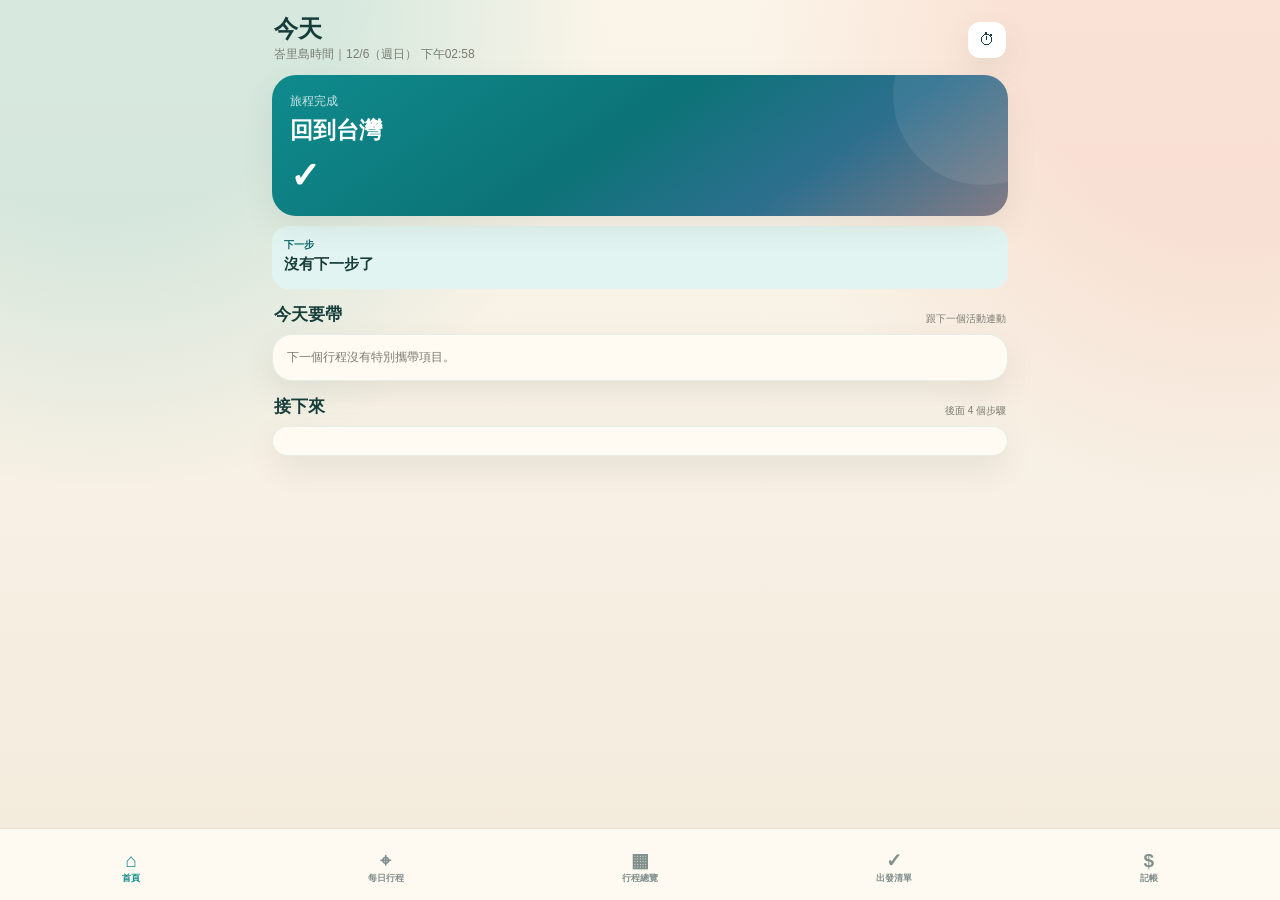
==== index.html @ 67e05d9f "Deploy Bali Trip v7 from repository root" ====
<!doctype html>
<html lang="zh-Hant">
<head>
<meta charset="utf-8">
<meta name="viewport" content="width=device-width,initial-scale=1,viewport-fit=cover">
<meta name="theme-color" content="#0f8b8d">
<title>峇里島旅行 App</title>
<meta http-equiv="refresh" content="0; url=./bali_trip_mobile_v7/index.html">
<script>location.replace('./bali_trip_mobile_v7/index.html');</script>
<style>html,body{height:100%;margin:0}body{display:grid;place-items:center;background:#f7f0e4;color:#173d3a;font-family:-apple-system,BlinkMacSystemFont,'Segoe UI','Noto Sans TC','PingFang TC','Microsoft JhengHei',sans-serif}a{color:#0f8b8d}</style>
</head>
<body><p>正在開啟峇里島旅行 App…<br><a href="./bali_trip_mobile_v7/index.html">若沒有自動跳轉，點這裡</a></p></body>
</html>
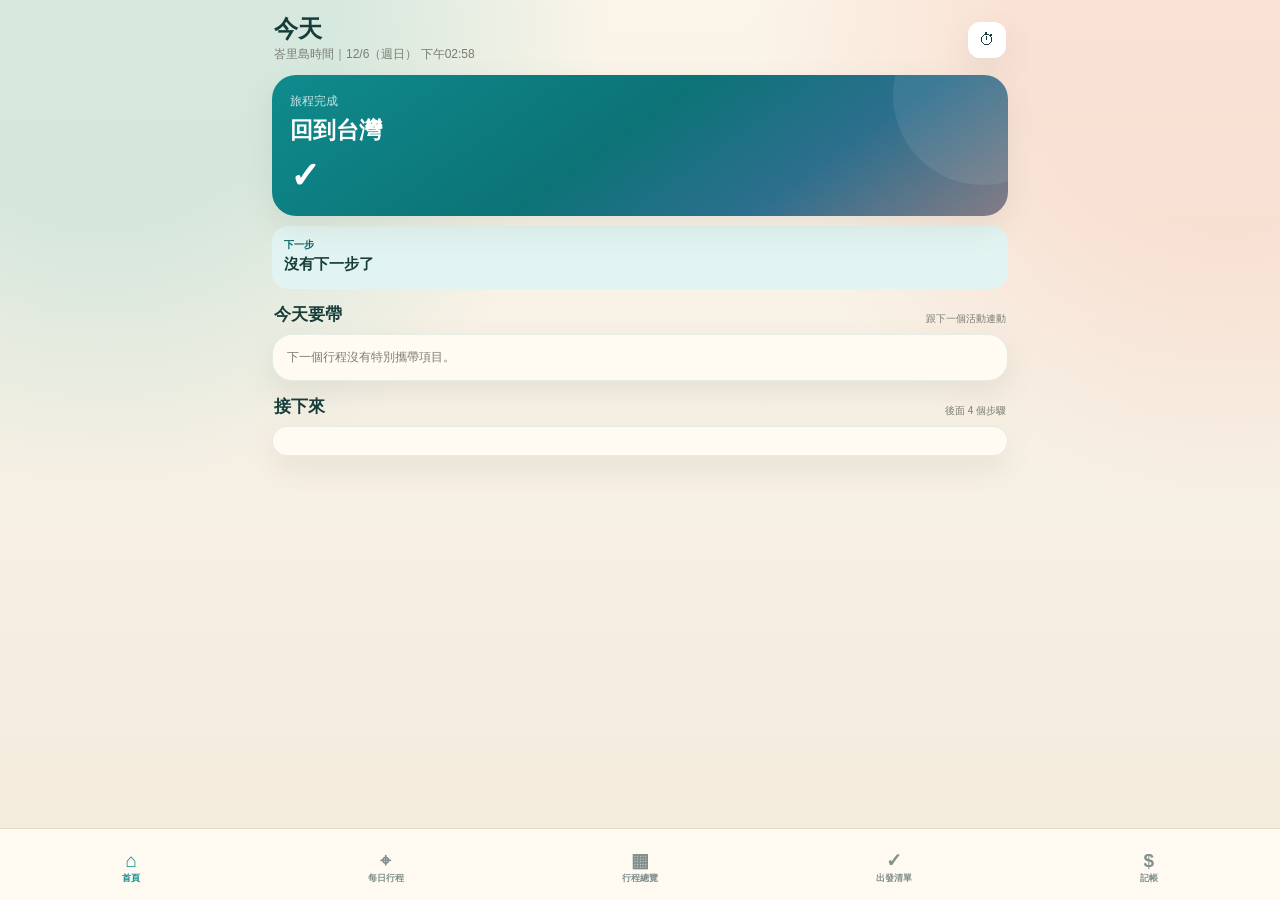
==== commit 9beed82d: "Flatten Bali Trip app into repository root" ====
--- a/index.html
+++ b/index.html
@@ -2,12 +2,421 @@
 <html lang="zh-Hant">
 <head>
 <meta charset="utf-8">
-<meta name="viewport" content="width=device-width,initial-scale=1,viewport-fit=cover">
+<meta name="viewport" content="width=device-width,initial-scale=1,viewport-fit=cover,user-scalable=no">
 <meta name="theme-color" content="#0f8b8d">
-<title>峇里島旅行 App</title>
-<meta http-equiv="refresh" content="0; url=./bali_trip_mobile_v7/index.html">
-<script>location.replace('./bali_trip_mobile_v7/index.html');</script>
-<style>html,body{height:100%;margin:0}body{display:grid;place-items:center;background:#f7f0e4;color:#173d3a;font-family:-apple-system,BlinkMacSystemFont,'Segoe UI','Noto Sans TC','PingFang TC','Microsoft JhengHei',sans-serif}a{color:#0f8b8d}</style>
+<meta name="apple-mobile-web-app-capable" content="yes">
+<meta name="apple-mobile-web-app-status-bar-style" content="black-translucent">
+<link rel="manifest" href="manifest.webmanifest">
+<title>峇里島旅行 App v7</title>
+<style>
+:root{
+  --bg:#f7f0e4;--card:#fffaf2;--ink:#173d3a;--muted:#7a7c72;
+  --teal:#0f8b8d;--teal2:#096568;--aqua:#e2f4f1;--blue:#2d7dd2;
+  --coral:#f28c7a;--sun:#e2b05a;--palm:#4f8b63;--line:#eadfcd;
+  --ok:#2f855a;--warn:#b7791f;--red:#c65f52;
+  --shadow:0 12px 30px rgba(74,88,73,.10);--navh:72px;--gutter:28px;
+}
+*{box-sizing:border-box;-webkit-tap-highlight-color:transparent}
+html,body{margin:0;min-height:100%;color:var(--ink);font-family:-apple-system,BlinkMacSystemFont,"Segoe UI","Noto Sans TC","PingFang TC","Microsoft JhengHei",sans-serif;
+background:
+radial-gradient(circle at 8% -2%,rgba(86,187,183,.22) 0 16%,transparent 34%),
+radial-gradient(circle at 96% 2%,rgba(242,140,122,.18) 0 14%,transparent 32%),
+linear-gradient(180deg,#fbf5e9 0%,#f7f0e4 52%,#f3eadb 100%)}
+body{overscroll-behavior-y:none}
+button,input,select{font:inherit}button{cursor:pointer}
+.app{max-width:760px;margin:auto;min-height:100vh;padding:env(safe-area-inset-top) 12px calc(var(--navh) + env(safe-area-inset-bottom) + 14px)}
+.page{display:none;padding-top:12px}.page.active{display:block}
+.topbar{display:flex;align-items:center;justify-content:space-between;gap:10px;margin:4px 2px 12px}
+.topbar h1{font-size:24px;line-height:1.05;margin:0}.topbar p{font-size:12px;color:var(--muted);margin:5px 0 0}
+.iconbtn{border:0;background:#fff;border-radius:12px;padding:9px 11px;color:var(--ink);box-shadow:var(--shadow)}
+.card{background:var(--card);border:1px solid rgba(15,118,110,.10);border-radius:20px;padding:14px;box-shadow:var(--shadow)}
+.hero{background:linear-gradient(145deg,#0f8b8d 0%,#0c7377 46%,#2d6f8e 72%,#f28c7a 135%);color:#fff;border-radius:24px;padding:18px;box-shadow:var(--shadow);overflow:hidden;position:relative}
+.hero:after{content:"";position:absolute;width:180px;height:180px;border-radius:50%;background:rgba(255,255,255,.08);right:-65px;top:-70px}
+.hero .small{font-size:12px;opacity:.78}.hero h2{font-size:23px;margin:5px 0 4px;position:relative;z-index:1}
+.hero .place{font-size:12px;opacity:.9;position:relative;z-index:1}.countdown{font-variant-numeric:tabular-nums;font-weight:900;font-size:36px;margin:9px 0 1px;position:relative;z-index:1}
+.hero .when{font-size:12px;opacity:.86}.nextbox{margin-top:10px;background:var(--aqua);border-radius:16px;padding:12px}
+.nextbox .label{font-size:10px;color:var(--teal2);font-weight:900}.nextbox b{display:block;font-size:15px;margin:3px 0}
+.muted{color:var(--muted);font-size:12px;line-height:1.42}
+.section{margin-top:14px}.section-head{display:flex;align-items:flex-end;justify-content:space-between;gap:8px;margin:0 2px 8px}
+.section-head h3{font-size:17px;margin:0}.section-head span{font-size:10px;color:var(--muted)}
+.pack-mini{display:grid;gap:5px}.pack-mini-row{display:grid;grid-template-columns:22px 1fr;gap:8px;align-items:start;padding:6px 0;border-bottom:1px solid #edf0ef}
+.pack-mini-row:last-child{border-bottom:0}.pack-mini-row input{width:18px;height:18px;accent-color:var(--teal)}
+.btn{border:0;border-radius:12px;background:var(--teal);color:white;font-weight:800;padding:10px 12px}
+.btn.secondary{background:#edf5f3;color:var(--teal2)}.btn.red{background:#fff0ed;color:var(--red)}.btn.small{padding:7px 9px;font-size:12px}
+.bottomnav{position:fixed;z-index:90;left:0;right:0;bottom:0;height:calc(var(--navh) + env(safe-area-inset-bottom));padding:6px 4px env(safe-area-inset-bottom);background:rgba(255,250,242,.96);border-top:1px solid #e8ddcc;backdrop-filter:blur(16px);display:grid;grid-template-columns:repeat(5,1fr)}
+.navitem{border:0;background:transparent;color:#81908d;font-size:9px;font-weight:700;display:flex;flex-direction:column;align-items:center;justify-content:center;gap:2px;min-width:0;padding:3px 1px}
+.navitem .ico{font-size:19px;line-height:1}.navitem.active{color:var(--teal)}
+/* daily */
+.tabs{display:grid;grid-template-columns:repeat(7,1fr);gap:4px;margin-bottom:8px}
+.tab{min-width:0;border:1px solid var(--line);background:#fff;border-radius:10px;padding:7px 2px;font-size:10px;text-align:center}
+.tab b{display:block;font-size:11px}.tab.active{background:var(--teal);color:#fff;border-color:var(--teal)}
+.route-fixed{height:calc(100dvh - 238px);min-height:400px;max-height:535px;display:flex;flex-direction:column;padding:8px 12px;overflow:hidden}
+.route-list{display:flex;flex-direction:column;flex:1;min-height:0}
+.stop{position:relative;padding-left:31px;flex:1;min-height:0;display:flex;flex-direction:column;justify-content:center;border-bottom:1px solid #edf0ef}
+.stop:last-child{border-bottom:0}.stop:before{content:"";position:absolute;left:8px;top:50%;bottom:-50%;width:2px;background:#cfe3dd}
+.stop:last-child:before{display:none}.stop .dot{position:absolute;left:0;top:50%;transform:translateY(-50%);width:18px;height:18px;border-radius:50%;background:var(--teal);border:4px solid #dff3ed}
+.stop .t{font-size:10px;font-weight:900;color:var(--teal2)}.stop h4{font-size:13px;line-height:1.18;margin:2px 0}.stop .desc{font-size:10px;color:var(--muted);white-space:nowrap;overflow:hidden;text-overflow:ellipsis}
+.stop .navlink{position:absolute;right:2px;top:50%;transform:translateY(-50%);text-decoration:none;color:var(--blue);font-size:11px;font-weight:900;background:#eef3ff;border-radius:9px;padding:6px}
+.addday{width:100%;margin-top:8px;padding:11px}
+/* week calendar */
+.week-head{display:grid;grid-template-columns:var(--gutter) repeat(7,1fr);gap:0;margin-bottom:5px}
+.week-head .blank{height:42px}
+.week-day{border:0;background:transparent;text-align:center;padding:3px 1px;min-width:0}
+.week-day b{display:block;font-size:10px}.week-day span{display:block;font-size:9px;color:var(--muted);margin-top:1px}
+.week-day.today{color:var(--teal)}.week-day.today b{background:var(--teal);color:#fff;width:25px;height:25px;border-radius:50%;display:grid;place-items:center;margin:auto}
+.calhelp{font-size:11px;color:var(--teal2);background:#edf7f4;border-radius:12px;padding:9px;margin-bottom:7px}
+.weekcalendar{height:calc(100dvh - 204px);min-height:500px;max-height:700px;overflow-y:auto;border:1px solid #dce5e2;border-radius:18px;background:#fff;position:relative;overscroll-behavior:contain}
+.weekbody{position:relative;height:1152px;margin-left:var(--gutter);background:repeating-linear-gradient(to bottom,transparent 0,transparent 47px,#e9eeec 47px,#e9eeec 48px)}
+.weekcols{position:absolute;inset:0;display:grid;grid-template-columns:repeat(7,1fr);pointer-events:none}
+.weekcol{border-left:1px solid #edf0ef}.weekcol:last-child{border-right:1px solid #edf0ef}
+.hourlabel{position:absolute;left:calc(var(--gutter) * -1);width:24px;text-align:right;font-size:8px;color:#9aa7a5;transform:translateY(-6px)}
+.eventblock{position:absolute;min-height:34px;border-radius:8px;background:#dff3ef;border:1px solid #afd8cf;padding:4px 3px;z-index:5;box-shadow:0 2px 6px rgba(18,82,73,.07);touch-action:pan-y;user-select:none;overflow:hidden}
+.eventblock.activity{background:#dfeefb;border-color:#b7d7ef}.eventblock.food{background:#fff0cf;border-color:#ead19a}.eventblock.transport{background:#fce3dc;border-color:#edbeb2}.eventblock.hotel{background:#e3f1e4;border-color:#bad5be}.eventblock.rest{background:#f7e8df;border-color:#e5cbbd}
+.eventblock .et{font-size:7px;font-weight:900;color:var(--teal2);white-space:nowrap;overflow:hidden}.eventblock .en{font-size:8px;font-weight:800;line-height:1.08;margin-top:1px;display:-webkit-box;-webkit-line-clamp:3;-webkit-box-orient:vertical;overflow:hidden}
+.eventblock.dragging{opacity:.35}
+.dragghost{position:fixed!important;z-index:9999!important;right:auto!important;margin:0!important;pointer-events:none!important;opacity:.97!important;box-shadow:0 16px 34px rgba(16,67,62,.28)!important;transform:scale(1.035);transform-origin:center;transition:none!important}
+.dragdate{position:fixed;z-index:9998;top:calc(env(safe-area-inset-top) + 6px);left:50%;transform:translateX(-50%);background:#173234;color:#fff;border-radius:999px;padding:7px 12px;font-size:11px;font-weight:900;pointer-events:none}
+/* packing */
+.packtabs{display:grid;grid-template-columns:1fr 1fr;gap:8px;margin-bottom:10px}.packtab{border:1px solid var(--line);background:#fff;padding:11px;border-radius:13px;font-weight:900}.packtab.active{background:var(--teal);color:#fff}
+.progress{height:8px;background:#e5ece9;border-radius:999px;overflow:hidden;margin:7px 0 12px}.progress i{display:block;height:100%;background:var(--teal);width:0}
+.checkrow{display:grid;grid-template-columns:24px 1fr auto;gap:8px;align-items:start;padding:9px 0;border-bottom:1px solid #edf0ef}.checkrow:last-child{border-bottom:0}.checkrow input{width:19px;height:19px;accent-color:var(--teal)}.checkrow label{font-size:13px}.checkrow small{display:block;font-size:9px;color:var(--muted);margin-top:2px}.xbtn{border:0;background:transparent;color:#98a3a1;padding:2px 4px}
+.addpack{display:grid;grid-template-columns:1fr auto;gap:8px;margin-top:10px}.field{width:100%;border:1px solid #d8e2df;background:#fff;color:var(--ink);border-radius:12px;padding:11px}
+/* money */
+.money-summary{display:grid;grid-template-columns:1fr 1fr;gap:8px}.moneybox{background:#fff;border:1px solid var(--line);border-radius:16px;padding:12px}.moneybox small{font-size:10px;color:var(--muted)}.moneybox b{display:block;font-size:18px;margin-top:3px}
+.expense{display:grid;grid-template-columns:1fr auto;gap:8px;padding:10px 0;border-bottom:1px solid #edf0ef}.expense:last-child{border-bottom:0}.expense b{display:block;font-size:13px}.expense small{font-size:10px;color:var(--muted)}.expense .amt{text-align:right;font-size:13px;font-weight:900}
+.segment{display:grid;grid-template-columns:1fr 1fr;background:#e8eeeb;border-radius:13px;padding:3px;gap:3px}.segbtn{border:0;background:transparent;border-radius:10px;padding:10px;font-weight:900;color:var(--muted)}.segbtn.active{background:#fff;color:var(--teal2);box-shadow:0 2px 7px rgba(0,0,0,.08)}
+.buyrow{display:grid;grid-template-columns:24px 1fr auto;gap:8px;align-items:center;padding:9px 0;border-bottom:1px solid #edf0ef}.buyrow:last-child{border-bottom:0}.buyrow input{width:19px;height:19px;accent-color:var(--teal)}.buyrow label{font-size:13px}.buyadd{display:grid;grid-template-columns:1fr auto;gap:8px;margin-top:9px}
+.orderline{display:flex;gap:7px;align-items:center;justify-content:space-between;padding:10px 0;border-bottom:1px solid #edf0ef}.orderline:last-child{border-bottom:0}.orderline .left{min-width:0}.orderline b{font-size:13px;display:block}.orderline span{font-size:10px;color:var(--muted)}
+.orderStatus{border:0;border-radius:999px;padding:8px 11px;font-size:11px;font-weight:900;white-space:nowrap}.orderStatus.pending{background:#fff0d8;color:#a56510}.orderStatus.booked{background:#dcf4e6;color:#177041}
+/* modal */
+.modal{position:fixed;inset:0;z-index:120;background:rgba(7,28,29,.52);display:none;align-items:flex-end;justify-content:center}.modal.show{display:flex}
+.sheet{width:min(720px,100%);max-height:90vh;overflow:auto;background:var(--bg);border-radius:24px 24px 0 0;padding:14px 14px calc(20px + env(safe-area-inset-bottom))}
+.sheethead{display:flex;justify-content:space-between;align-items:center;margin-bottom:12px}.sheethead h3{margin:0;font-size:18px}.close{border:0;background:#fff;border-radius:999px;width:34px;height:34px}
+.form{display:grid;gap:10px}.flabel{font-size:11px;color:var(--muted);margin-bottom:4px}.timerow{display:grid;grid-template-columns:1fr 1fr;gap:8px}.note{font-size:10px;color:var(--muted);margin-top:5px}
+.confirmbox{text-align:center;padding:8px 0 3px}.confirmbox .big{font-size:44px;margin:2px 0}.confirmbox h3{font-size:20px;margin:4px}.confirm-actions{display:grid;grid-template-columns:1fr 1fr;gap:8px;margin-top:14px}
+.toast{position:fixed;left:12px;right:12px;bottom:calc(var(--navh) + env(safe-area-inset-bottom) + 7px);z-index:130;display:none;align-items:center;justify-content:space-between;gap:10px;background:#173234;color:#fff;border-radius:14px;padding:11px 12px;box-shadow:0 10px 25px rgba(0,0,0,.22);font-size:12px}.toast.show{display:flex}.toast button{border:0;background:#fff;color:#173234;border-radius:9px;padding:6px 9px;font-weight:900}
+.splitcustom{display:none;grid-template-columns:1fr 1fr;gap:8px}.splitcustom.show{display:grid}
+</style>
 </head>
-<body><p>正在開啟峇里島旅行 App…<br><a href="./bali_trip_mobile_v7/index.html">若沒有自動跳轉，點這裡</a></p></body>
-</html>
+<body>
+<div class="app">
+
+<section id="home" class="page active">
+  <div class="topbar"><div><h1>今天</h1><p id="homeDate">峇里島行程會跟著時間走</p></div><button class="iconbtn" onclick="openTimePreview()">⏱</button></div>
+  <div class="hero">
+    <div class="small" id="majorLabel">下一個主要行程</div>
+    <h2 id="majorTitle">讀取中…</h2>
+    <div class="place" id="majorPlace"></div>
+    <div class="countdown" id="countdown">--:--:--</div>
+    <div class="when" id="majorWhen"></div>
+  </div>
+  <div class="nextbox"><div class="label">下一步</div><b id="nextTitle">—</b><div class="muted" id="nextMeta"></div></div>
+  <div class="section"><div class="section-head"><h3 id="todayPackTitle">今天要帶</h3><span>跟下一個活動連動</span></div><div class="card pack-mini" id="todayPack"></div></div>
+  <div class="section"><div class="section-head"><h3>接下來</h3><span>後面 4 個步驟</span></div><div class="card" id="upcoming"></div></div>
+</section>
+
+<section id="daily" class="page">
+  <div class="topbar"><div><h1>每日行程</h1><p>切日期，就只看那一天。</p></div></div>
+  <div class="tabs" id="dayTabs"></div>
+  <div class="card route-fixed"><div class="route-list" id="dailyRoute"></div></div>
+  <button class="btn addday" onclick="openEditorForDay()">＋ 新增這一天的行程</button>
+</section>
+
+<section id="week" class="page">
+  <div class="topbar"><div><h1>行程總覽</h1><p>週日時程表｜7 天同時看</p></div></div>
+  <div class="week-head" id="weekHead"></div>
+  <div class="calhelp">正常上下滑＝看時間；<b>長按行程 1 秒</b>才會拖動。拖上下改時間，拖左右換日期。</div>
+  <div class="weekcalendar" id="weekCalendar"><div class="weekbody" id="weekBody"></div></div>
+</section>
+
+<section id="packing" class="page">
+  <div class="topbar"><div><h1>出發清單</h1><p>逮0、1婷分開打勾，也可以自己加。</p></div></div>
+  <div class="packtabs"><button class="packtab active" id="pack0Tab" onclick="setPackWho('zero')">逮0清單</button><button class="packtab" id="pack1Tab" onclick="setPackWho('ting')">1婷清單</button></div>
+  <div class="card"><b id="packCount">0 / 0</b><div class="progress"><i id="packProgress"></i></div><div id="packList"></div><div class="addpack"><input class="field" id="newPack" placeholder="新增一樣東西…"><button class="btn" onclick="addPack()">新增</button></div></div>
+</section>
+
+<section id="money" class="page">
+  <div class="topbar"><div><h1>記帳</h1><p>兩人分帳｜逮0 × 1婷</p></div><button class="iconbtn" onclick="openExpense()">＋</button></div>
+  <div id="moneySummary"></div>
+
+  <div class="section"><div class="section-head"><h3>支出紀錄</h3><span>點一下可編輯</span></div><div class="card" id="expenseList"></div></div>
+
+  <div class="section"><div class="section-head"><h3>待買清單</h3><span>買完直接打勾</span></div>
+    <div class="card"><div id="buyList"></div><div class="buyadd"><input class="field" id="newBuy" placeholder="新增待買項目…"><button class="btn" onclick="addBuy()">新增</button></div></div>
+  </div>
+
+  <div class="section"><div class="section-head"><h3>訂票進度</h3><span>點待確認；已訂長按可退回</span></div><div class="card" id="orderList"></div></div>
+</section>
+</div>
+
+<nav class="bottomnav">
+  <button class="navitem active" data-page="home" onclick="showPage('home')"><span class="ico">⌂</span><span>首頁</span></button>
+  <button class="navitem" data-page="daily" onclick="showPage('daily')"><span class="ico">⌖</span><span>每日行程</span></button>
+  <button class="navitem" data-page="week" onclick="showPage('week')"><span class="ico">▦</span><span>行程總覽</span></button>
+  <button class="navitem" data-page="packing" onclick="showPage('packing')"><span class="ico">✓</span><span>出發清單</span></button>
+  <button class="navitem" data-page="money" onclick="showPage('money')"><span class="ico">$</span><span>記帳</span></button>
+</nav>
+
+<div id="editModal" class="modal" onclick="backdrop(event,'editModal')">
+  <div class="sheet"><div class="sheethead"><h3 id="editHeading">編輯行程</h3><button class="close" onclick="closeModal('editModal')">✕</button></div>
+    <div class="form">
+      <div class="timerow"><label><div class="flabel">開始時間</div><input class="field" id="editStart" type="time"></label><label><div class="flabel">結束時間</div><input class="field" id="editEnd" type="time"></label></div>
+      <label><div class="flabel">要做什麼 / 地點</div><input class="field" id="editActivity" placeholder="例如：Kuta 按摩"></label>
+      <label><div class="flabel">Google Maps 連結</div><input class="field" id="editMap" placeholder="貼 Google Maps 連結"></label>
+      <div class="note">結束時間不填＝自動 1 小時。日期請在「行程總覽」長按拖到別天。</div>
+      <button class="btn" onclick="saveEditor()">儲存</button><button class="btn red" id="deleteBtn" onclick="deleteEditor()" style="display:none">刪除此行程</button>
+    </div>
+  </div>
+</div>
+
+<div id="statusModal" class="modal" onclick="backdrop(event,'statusModal')">
+  <div class="sheet"><div class="confirmbox"><div class="big">✓</div><h3>已訂？</h3><div class="muted" id="statusName"></div><div class="confirm-actions"><button class="btn secondary" onclick="closeModal('statusModal')">取消</button><button class="btn" onclick="confirmBooked()">確定</button></div></div></div>
+</div>
+
+<div id="previewModal" class="modal" onclick="backdrop(event,'previewModal')">
+  <div class="sheet"><div class="sheethead"><h3>預覽某個時間</h3><button class="close" onclick="closeModal('previewModal')">✕</button></div><div class="form"><input class="field" id="previewDateTime" type="datetime-local"><button class="btn" onclick="applyPreview()">預覽</button><button class="btn secondary" onclick="clearPreview()">回到真實時間</button></div></div>
+</div>
+
+<div id="expenseModal" class="modal" onclick="backdrop(event,'expenseModal')">
+  <div class="sheet">
+    <div class="sheethead"><h3 id="expenseHeading">新增支出</h3><button class="close" onclick="closeModal('expenseModal')">✕</button></div>
+    <div class="form">
+      <label><div class="flabel">項目</div><input class="field" id="exName" placeholder="例如：Waterbom 午餐"></label>
+      <div class="timerow"><label><div class="flabel">金額</div><input class="field" id="exAmount" type="number" inputmode="decimal" min="0" step="any"></label><label><div class="flabel">幣別</div><select class="field" id="exCurrency"><option value="TWD">TWD</option><option value="IDR">IDR</option></select></label></div>
+      <div>
+        <div class="flabel">誰先付</div>
+        <div class="segment"><button type="button" class="segbtn active" id="payerZero" onclick="setPayer('zero')">逮0</button><button type="button" class="segbtn" id="payerTing" onclick="setPayer('ting')">1婷</button></div>
+      </div>
+      <label><div class="flabel">怎麼分</div><select class="field" id="exSplit" onchange="toggleCustomSplit()"><option value="equal">平分</option><option value="zero">逮0 全部</option><option value="ting">1婷 全部</option><option value="custom">自訂</option></select></label>
+      <div class="splitcustom" id="customSplit"><label><div class="flabel">逮0 應付</div><input class="field" id="exZeroShare" type="number" min="0" step="any"></label><label><div class="flabel">1婷 應付</div><input class="field" id="exTingShare" type="number" min="0" step="any"></label></div>
+      <button class="btn" onclick="saveExpense()">儲存</button><button class="btn red" id="deleteExpenseBtn" style="display:none" onclick="deleteExpense()">刪除此筆</button>
+    </div>
+  </div>
+</div>
+
+<div class="toast" id="toast"><span id="toastText">已更新</span><button onclick="undo()">復原</button></div>
+
+<script>
+const DAYS=[["2026-09-13","日","9/13"],["2026-09-14","一","9/14"],["2026-09-15","二","9/15"],["2026-09-16","三","9/16"],["2026-09-17","四","9/17"],["2026-09-18","五","9/18"],["2026-09-19","六","9/19"]];
+const DAY_SET=new Set(DAYS.map(x=>x[0])),PPM=.8;
+
+const DEFAULT_EVENTS=[
+{id:"f1",date:"2026-09-13",start:"09:10",end:"14:35",activity:"飛往峇里島｜TPE → DPS",kind:"activity",major:true,status:"booked",map:"https://www.google.com/maps/search/?api=1&query=I+Gusti+Ngurah+Rai+International+Airport",place:"台北桃園機場 → 峇里島伍拉賴國際機場",travel:""},
+{id:"a1",date:"2026-09-13",start:"15:30",end:"17:00",activity:"機場接送 → Discovery 飯店",kind:"transport",major:false,status:"booked",map:"https://www.google.com/maps/search/?api=1&query=Discovery+Kartika+Plaza+Hotel+Bali",place:"伍拉賴國際機場 → 庫塔 Kuta",travel:"20–40 分＋入境領行李"},
+{id:"h1",date:"2026-09-13",start:"17:00",end:"18:00",activity:"Discovery Kartika Plaza Check-in",kind:"hotel",major:false,status:"booked",map:"https://www.google.com/maps/search/?api=1&query=Discovery+Kartika+Plaza+Hotel+Bali",place:"庫塔 Kuta",travel:""},
+{id:"e13",date:"2026-09-13",start:"18:30",end:"19:30",activity:"庫塔 Kuta｜晚餐＋散步",kind:"food",major:false,status:"todo",map:"https://www.google.com/maps/search/?api=1&query=Kuta+Bali+restaurants",place:"庫塔 Kuta",travel:""},
+{id:"s13",date:"2026-09-13",start:"22:30",end:"23:30",activity:"回飯店休息",kind:"rest",major:false,status:"none",map:"https://www.google.com/maps/search/?api=1&query=Discovery+Kartika+Plaza+Hotel+Bali",place:"庫塔 Kuta",travel:""},
+{id:"b14",date:"2026-09-14",start:"08:00",end:"09:00",activity:"飯店早餐",kind:"food",major:false,status:"none",map:"https://www.google.com/maps/search/?api=1&query=Discovery+Kartika+Plaza+Hotel+Bali",place:"庫塔 Kuta",travel:""},
+{id:"w14",date:"2026-09-14",start:"09:00",end:"15:30",activity:"Waterbom 水上樂園",kind:"activity",major:true,status:"pending",map:"https://www.google.com/maps/search/?api=1&query=Waterbom+Bali",place:"庫塔 Kuta｜Waterbom 水上樂園",travel:"從飯店步行約 4–6 分"},
+{id:"m14",date:"2026-09-14",start:"16:30",end:"17:30",activity:"庫塔 Kuta｜按摩 / SPA",kind:"rest",major:false,status:"todo",map:"https://www.google.com/maps/search/?api=1&query=spa+Kuta+Bali",place:"庫塔 Kuta",travel:""},
+{id:"d14",date:"2026-09-14",start:"18:00",end:"19:00",activity:"庫塔 Kuta｜提早晚餐",kind:"food",major:false,status:"todo",map:"https://www.google.com/maps/search/?api=1&query=Kuta+Bali+dinner",place:"庫塔 Kuta",travel:""},
+{id:"sl14",date:"2026-09-14",start:"21:00",end:"22:00",activity:"回飯店早睡",kind:"rest",major:false,status:"none",map:"https://www.google.com/maps/search/?api=1&query=Discovery+Kartika+Plaza+Hotel+Bali",place:"庫塔 Kuta",travel:""},
+{id:"wake15",date:"2026-09-15",start:"00:45",end:"01:15",activity:"起床＋準備巴杜爾火山",kind:"rest",major:false,status:"none",map:"",place:"庫塔 Kuta",travel:""},
+{id:"p15",date:"2026-09-15",start:"01:15",end:"03:15",activity:"飯店接送 → 巴杜爾火山",kind:"transport",major:false,status:"booked",map:"https://www.google.com/maps/search/?api=1&query=Mount+Batur+Bali",place:"庫塔 Kuta → 巴杜爾火山 Mount Batur",travel:"凌晨約 1.5–2 小時"},
+{id:"bt15",date:"2026-09-15",start:"04:00",end:"08:30",activity:"巴杜爾火山｜日出四驅 Jeep",kind:"activity",major:true,status:"booked",map:"https://www.google.com/maps/search/?api=1&query=Mount+Batur+Bali",place:"巴杜爾火山 Mount Batur",travel:""},
+{id:"rb15",date:"2026-09-15",start:"09:00",end:"11:00",activity:"巴杜爾火山 → 庫塔飯店",kind:"transport",major:false,status:"booked",map:"https://www.google.com/maps/search/?api=1&query=Discovery+Kartika+Plaza+Hotel+Bali",place:"巴杜爾火山 → 庫塔 Kuta",travel:"約 1.5–2 小時"},
+{id:"nap15",date:"2026-09-15",start:"12:30",end:"16:30",activity:"飯店補眠",kind:"rest",major:false,status:"none",map:"https://www.google.com/maps/search/?api=1&query=Discovery+Kartika+Plaza+Hotel+Bali",place:"庫塔 Kuta",travel:""},
+{id:"din15",date:"2026-09-15",start:"18:30",end:"19:30",activity:"庫塔 Kuta｜晚餐 / 輕鬆逛",kind:"food",major:false,status:"todo",map:"https://www.google.com/maps/search/?api=1&query=Kuta+Bali+dinner",place:"庫塔 Kuta",travel:""},
+{id:"sn16",date:"2026-09-16",start:"07:00",end:"15:15",activity:"曼塔灣 Manta Bay｜純浮潛",kind:"activity",major:true,status:"pending",map:"https://www.google.com/maps/search/?api=1&query=Manta+Bay+Bali",place:"沙努爾 Sanur → 藍夢島 / 曼塔灣 Manta Bay",travel:"Kuta → Sanur 約 30–50 分；海上船程依業者"},
+{id:"u16",date:"2026-09-16",start:"15:30",end:"17:30",activity:"沙努爾 → 烏布 Pondok",kind:"transport",major:false,status:"todo",map:"https://www.google.com/maps/search/?api=1&query=Pondok+Q+Zarva+Ubud",place:"沙努爾 Sanur → 烏布 Ubud",travel:"約 1–1.5 小時"},
+{id:"ph16",date:"2026-09-16",start:"17:30",end:"18:30",activity:"Pondok Q Zarva Check-in",kind:"hotel",major:false,status:"booked",map:"https://www.google.com/maps/search/?api=1&query=Pondok+Q+Zarva+Ubud",place:"烏布 Ubud",travel:""},
+{id:"du16",date:"2026-09-16",start:"18:30",end:"19:30",activity:"烏布 Ubud｜晚餐＋休息",kind:"food",major:false,status:"todo",map:"https://www.google.com/maps/search/?api=1&query=Ubud+Bali+dinner",place:"烏布 Ubud",travel:""},
+{id:"br17",date:"2026-09-17",start:"08:30",end:"09:30",activity:"Pondok 早餐",kind:"food",major:false,status:"none",map:"https://www.google.com/maps/search/?api=1&query=Pondok+Q+Zarva+Ubud",place:"烏布 Ubud",travel:""},
+{id:"car17",date:"2026-09-17",start:"09:30",end:"11:00",activity:"10 小時包車開始 → Kuber",kind:"transport",major:false,status:"booked",map:"https://www.google.com/maps/search/?api=1&query=Kuber+BALI+ADVENTURE",place:"烏布 Ubud → Kuber BALI ADVENTURE",travel:"約 40–60 分"},
+{id:"kub17",date:"2026-09-17",start:"11:30",end:"13:00",activity:"Kuber ATV｜兩人共乘",kind:"activity",major:true,status:"pending",map:"https://www.google.com/maps/search/?api=1&query=Kuber+BALI+ADVENTURE",place:"Kuber 峇里島 ATV 探險",travel:""},
+{id:"wash17",date:"2026-09-17",start:"13:00",end:"14:00",activity:"洗澡／換衣／午餐",kind:"rest",major:false,status:"none",map:"https://www.google.com/maps/search/?api=1&query=Kuber+BALI+ADVENTURE",place:"Kuber ATV",travel:""},
+{id:"so17",date:"2026-09-17",start:"14:00",end:"17:00",activity:"Kuber → 南邊 Villa",kind:"transport",major:false,status:"booked",map:"https://www.google.com/maps/search/?api=1&query=Dolce+x+The+Young+Villas+Bali",place:"Payangan → 佩卡圖／烏魯瓦圖 Pecatu / Uluwatu",travel:"約 2.5–3.5 小時"},
+{id:"do17",date:"2026-09-17",start:"17:00",end:"18:00",activity:"Dolce x The Young Villas Check-in",kind:"hotel",major:false,status:"booked",map:"https://www.google.com/maps/search/?api=1&query=Dolce+x+The+Young+Villas+Bali",place:"佩卡圖／烏魯瓦圖 Pecatu / Uluwatu",travel:""},
+{id:"bk18",date:"2026-09-18",start:"09:00",end:"11:00",activity:"烏魯瓦圖｜自然醒＋Bakery",kind:"food",major:false,status:"todo",map:"https://www.google.com/maps/search/?api=1&query=bakery+Uluwatu+Bali",place:"烏魯瓦圖 Uluwatu",travel:""},
+{id:"bc18",date:"2026-09-18",start:"14:00",end:"18:30",activity:"烏魯瓦圖｜Beach Club＋夕陽",kind:"activity",major:true,status:"todo",map:"https://www.google.com/maps/search/?api=1&query=beach+club+Uluwatu+Bali",place:"烏魯瓦圖 Uluwatu",travel:""},
+{id:"lg18",date:"2026-09-18",start:"20:30",end:"22:00",activity:"烏魯瓦圖 → 雷吉安",kind:"transport",major:false,status:"todo",map:"https://maps.app.goo.gl/zMv4Dh1ywiqNxZ4F8?g_st=il",place:"烏魯瓦圖 Uluwatu → 雷吉安 Legian",travel:"約 45–90 分"},
+{id:"os18",date:"2026-09-18",start:"22:00",end:"23:00",activity:"O.Serendipity Check-in",kind:"hotel",major:false,status:"booked",map:"https://maps.app.goo.gl/zMv4Dh1ywiqNxZ4F8?g_st=il",place:"雷吉安 Legian",travel:""},
+{id:"bf19",date:"2026-09-19",start:"09:00",end:"10:00",activity:"早餐＋最後整理",kind:"food",major:false,status:"none",map:"https://www.google.com/maps/search/?api=1&query=Legian+Bali",place:"雷吉安 Legian",travel:""},
+{id:"ap19",date:"2026-09-19",start:"12:30",end:"13:15",activity:"前往伍拉賴國際機場",kind:"transport",major:false,status:"todo",map:"https://www.google.com/maps/search/?api=1&query=I+Gusti+Ngurah+Rai+International+Airport",place:"雷吉安 Legian → 伍拉賴國際機場 DPS",travel:"約 20–40 分"},
+{id:"fh19",date:"2026-09-19",start:"15:55",end:"21:20",activity:"飛回台灣｜DPS → TPE",kind:"activity",major:true,status:"booked",map:"https://www.google.com/maps/search/?api=1&query=I+Gusti+Ngurah+Rai+International+Airport",place:"峇里島伍拉賴國際機場 → 台北桃園機場",travel:""}
+];
+
+const DEFAULT_PACK={
+zero:[["證件","護照"],["證件","e-VOA / 簽證資料"],["證件","Love Bali 觀光稅 QR / 證明"],["證件","All Indonesia 入境 QR / 截圖"],["證件","機票／飯店／Klook／Viator 憑證離線截圖"],["金流","信用卡"],["金流","少量印尼盾現金"],["3C","手機"],["3C","行動充電 1 顆"],["3C","充電線"],["3C","萬用轉接頭／印尼圓腳轉接頭"],["攝影","Sony 相機"],["攝影","Sony 相機電池"],["攝影","Sony 相機充電器"],["攝影","SD 記憶卡"],["衣物","一般衣物 7 套（上衣 7、褲子 7、內褲 7、襪子 7）"],["衣物","海灘褲 1 件"],["衣物","薄外套 1 件"],["衣物","泳衣 / 泳褲"],["鞋子","洞洞鞋 1 雙"],["鞋子","布鞋 1 雙"],["盥洗","牙刷 / 牙膏"],["盥洗","刮鬍刀"],["盥洗","防曬"],["盥洗","洗面用品"],["盥洗","除臭／止汗用品"],["盥洗","旅行過濾蓮蓬頭（如果最後有買）"],["保養","OBGE 遮瑕棒"],["保養","寶拉水楊酸"],["保養","蛋白精華"],["保養","兔子牌痘痘藥"],["保養","痘痘貼"],["健康","個人常用藥"],["健康","暈船／暈車藥"],["健康","不帶 Cabagin（高麗菜藥）"],["活動","手機防水袋"],["活動","小毛巾"],["活動","夾鏈袋／防水袋"],["其他","eSIM / 網路"],["其他","墨鏡"],["其他","帽子"]],
+ting:[["證件","護照"],["證件","e-VOA / 簽證資料"],["證件","Love Bali 觀光稅 QR / 證明"],["證件","All Indonesia 入境 QR / 截圖"],["證件","機票／飯店／Klook／Viator 憑證離線截圖"],["金流","信用卡／可用付款方式"],["金流","少量印尼盾現金"],["3C","手機"],["3C","行動充電 1 顆"],["3C","充電線"],["3C","萬用轉接頭／印尼圓腳轉接頭"],["衣物","一般衣物 7 套（上衣 7、褲子 7、內褲 7、襪子 7）"],["衣物","薄外套 1 件"],["衣物","泳衣"],["衣物","活動後換洗衣物"],["鞋子","好走的鞋"],["鞋子","拖鞋 / 涼鞋"],["盥洗","牙刷 / 牙膏"],["盥洗","防曬"],["盥洗","個人保養 / 化妝用品"],["盥洗","個人衛生用品"],["健康","個人常用藥"],["健康","暈船／暈車藥"],["活動","手機防水袋"],["活動","小毛巾"],["活動","夾鏈袋／防水袋"],["其他","eSIM / 網路"],["其他","墨鏡"],["其他","帽子"]]
+};
+const ACTIVITY_PACKS={"Waterbom 水上樂園":["泳衣 / 泳褲","快乾衣 / 換洗衣物","洞洞鞋 / 拖鞋","手機防水袋","防曬","小毛巾","現場另外租置物櫃"],"巴杜爾火山｜日出四驅 Jeep":["薄外套","長褲","布鞋 / 包腳鞋","口罩或頭巾（防灰塵）","水","Sony 相機 / 手機","前一晚先把東西準備好"],"曼塔灣 Manta Bay｜純浮潛":["泳衣","毛巾","乾衣服","防曬","暈船藥","手機防水袋"],"Kuber ATV｜兩人共乘":["可以弄髒的衣服","包腳鞋","完整換洗衣物","毛巾","手機防水袋","少量現金"],"烏魯瓦圖｜Beach Club＋夕陽":["泳衣","罩衫 / 乾衣","防曬","墨鏡","手機","信用卡 / 現金","訂位確認截圖（如果有）"]};
+const DEFAULT_BUY=["Waterbom｜用 Bali Pass 預約 9/14","Kuber ATV｜確認是否已完成訂購","9/18 Beach Club｜選店／決定是否訂位","9/18 烏魯瓦圖 → 雷吉安｜確認交通"];
+
+function migrate(key,oldkey,fallback){try{const v=localStorage.getItem(key);if(v)return JSON.parse(v);const o=localStorage.getItem(oldkey);if(o)return JSON.parse(o)}catch(e){}return clone(fallback)}
+let events=migrate("bali_v7_events","bali_v6_events",DEFAULT_EVENTS);
+let pack=migratePack(),expenses=migrate("bali_v7_expenses","bali_v6_expenses",[]);
+let buys=loadBuys(),selectedDay="2026-09-13",packWho="zero",editId=null,editDate=null,statusId=null,previewMs=null,undoState=null,toastTimer=null;
+let drag=null,longPressTimer=null,downPoint=null,statusHold=null,expenseEditId=null,expensePayer="zero";
+
+function clone(x){return JSON.parse(JSON.stringify(x))}
+function saveEvents(){localStorage.setItem("bali_v7_events",JSON.stringify(events))}
+function saveExpenses(){localStorage.setItem("bali_v7_expenses",JSON.stringify(expenses))}
+function migratePack(){try{let v=localStorage.getItem("bali_v7_pack")||localStorage.getItem("bali_v6_pack");if(v)return JSON.parse(v)}catch(e){}const o={zero:[],ting:[]};for(const who of ["zero","ting"])o[who]=DEFAULT_PACK[who].map((x,i)=>({id:who+"-"+i,cat:x[0],text:x[1],done:false}));return o}
+function savePack(){localStorage.setItem("bali_v7_pack",JSON.stringify(pack))}
+function loadBuys(){try{const v=localStorage.getItem("bali_v7_buys")||localStorage.getItem("bali_v6_buys");if(v)return JSON.parse(v)}catch(e){}return DEFAULT_BUY.map((t,i)=>({id:"b"+i,text:t,done:false}))}
+function saveBuys(){localStorage.setItem("bali_v7_buys",JSON.stringify(buys))}
+function esc(s=""){return String(s).replace(/[&<>"']/g,m=>({"&":"&amp;","<":"&lt;",">":"&gt;","\"":"&quot;","'":"&#39;"}[m]))}
+function mins(t){const[a,b]=t.split(":").map(Number);return a*60+b}
+function timeFromMins(m){m=Math.max(0,Math.min(1439,Math.round(m)));return String(Math.floor(m/60)).padStart(2,"0")+":"+String(m%60).padStart(2,"0")}
+function duration(e){let d=mins(e.end||e.start)-mins(e.start);return d<=0?60:d}
+function whenMs(e,end=false){return new Date(`${e.date}T${end?(e.end||e.start):e.start}:00+08:00`).getTime()}
+function now(){return previewMs??Date.now()}
+function dayLabel(d){const x=DAYS.find(v=>v[0]===d);return x?`週${x[1]} ${x[2]}`:d}
+function currentDay(){const f=new Intl.DateTimeFormat("en-CA",{timeZone:"Asia/Makassar",year:"numeric",month:"2-digit",day:"2-digit"}).format(new Date(now()));return DAY_SET.has(f)?f:(f<"2026-09-13"?"2026-09-13":"2026-09-19")}
+function snapshot(msg){undoState={events:clone(events),expenses:clone(expenses),buys:clone(buys),msg}}
+function showToast(text){clearTimeout(toastTimer);document.getElementById("toastText").textContent=text;document.getElementById("toast").classList.add("show");toastTimer=setTimeout(()=>{document.getElementById("toast").classList.remove("show");undoState=null},5000)}
+function undo(){if(!undoState)return;events=undoState.events;expenses=undoState.expenses;buys=undoState.buys;saveEvents();saveExpenses();saveBuys();document.getElementById("toast").classList.remove("show");undoState=null;renderAll()}
+function showPage(id){document.querySelectorAll(".page").forEach(x=>x.classList.toggle("active",x.id===id));document.querySelectorAll(".navitem").forEach(x=>x.classList.toggle("active",x.dataset.page===id));if(id==="week"){renderWeek();setTimeout(scrollWeekUseful,60)}if(id==="daily")renderDaily();if(id==="money")renderMoney();window.scrollTo({top:0,behavior:"instant"})}
+function openModal(id){document.getElementById(id).classList.add("show")}function closeModal(id){document.getElementById(id).classList.remove("show")}function backdrop(ev,id){if(ev.target.id===id)closeModal(id)}
+
+function renderHome(){
+ const n=now(),sorted=[...events].sort((a,b)=>whenMs(a)-whenMs(b));const inMajor=sorted.find(e=>e.major&&whenMs(e)<=n&&whenMs(e,true)>n);const major=inMajor||sorted.find(e=>e.major&&whenMs(e)>n);const next=sorted.find(e=>whenMs(e)>n);
+ document.getElementById("homeDate").textContent="峇里島時間｜"+new Intl.DateTimeFormat("zh-TW",{timeZone:"Asia/Makassar",month:"numeric",day:"numeric",weekday:"short",hour:"2-digit",minute:"2-digit"}).format(new Date(n));
+ if(major){document.getElementById("majorLabel").textContent=inMajor?"主要行程進行中":"下一個主要行程";document.getElementById("majorTitle").textContent=major.activity;document.getElementById("majorPlace").textContent=major.place||"";document.getElementById("majorWhen").textContent=`${dayLabel(major.date)} ${major.start}${major.end?"–"+major.end:""}`;document.getElementById("countdown").textContent=(inMajor?"剩 ":"")+human((inMajor?whenMs(major,true):whenMs(major))-n)}else{document.getElementById("majorLabel").textContent="旅程完成";document.getElementById("majorTitle").textContent="回到台灣";document.getElementById("majorPlace").textContent="";document.getElementById("majorWhen").textContent="";document.getElementById("countdown").textContent="✓"}
+ if(next){document.getElementById("nextTitle").textContent=`${next.start}｜${next.activity}`;document.getElementById("nextMeta").textContent=`${dayLabel(next.date)}${next.place?"・"+next.place:""}`}else{document.getElementById("nextTitle").textContent="沒有下一步了";document.getElementById("nextMeta").textContent=""}
+ const ups=sorted.filter(e=>whenMs(e)>n).slice(0,4);document.getElementById("upcoming").innerHTML=ups.map(e=>`<div class="orderline"><div class="left"><b>${esc(e.start)}｜${esc(e.activity)}</b><span>${esc(dayLabel(e.date))}${e.place?"・"+esc(e.place):""}</span></div>${e.map?`<a class="mapbtn" href="${esc(e.map)}" target="_blank">地圖</a>`:""}</div>`).join("");
+ renderHomePack(major||next)
+}
+function human(ms){ms=Math.max(0,ms);const s=Math.floor(ms/1000),d=Math.floor(s/86400),h=Math.floor((s%86400)/3600),m=Math.floor((s%3600)/60),ss=s%60;return d?`${d}天 ${String(h).padStart(2,"0")}:${String(m).padStart(2,"0")}:${String(ss).padStart(2,"0")}`:`${String(h).padStart(2,"0")}:${String(m).padStart(2,"0")}:${String(ss).padStart(2,"0")}`}
+function packForEvent(e){if(!e)return[];for(const[k,v]of Object.entries(ACTIVITY_PACKS))if(e.activity.includes(k.split("｜")[0])||e.activity.includes(k))return v;return[]}
+function renderHomePack(e){let items=packForEvent(e),title=e?`${e.activity}｜要帶`:"今天要帶";if(!items.length&&now()<new Date("2026-09-13T09:10:00+08:00").getTime()){items=["護照","手機","錢包 / 信用卡","行動充電","機票與入境 QR 截圖"];title="出發前最後檢查"}document.getElementById("todayPackTitle").textContent=title;document.getElementById("todayPack").innerHTML=items.length?items.map((x,i)=>{const key="homepack_"+(e?e.id:"pre")+"_"+i,ck=localStorage.getItem(key)==="1";return `<label class="pack-mini-row"><input type="checkbox" ${ck?"checked":""} onchange="localStorage.setItem('${key}',this.checked?'1':'0')"><span>${esc(x)}</span></label>`}).join(""):`<div class="muted">下一個行程沒有特別攜帶項目。</div>`}
+function openTimePreview(){openModal("previewModal")}function applyPreview(){const v=document.getElementById("previewDateTime").value;if(!v)return;previewMs=new Date(v+":00+08:00").getTime();selectedDay=v.slice(0,10);closeModal("previewModal");renderAll()}function clearPreview(){previewMs=null;document.getElementById("previewDateTime").value="";closeModal("previewModal");renderAll()}
+
+function renderTabs(){if(!DAY_SET.has(selectedDay))selectedDay=currentDay();document.getElementById("dayTabs").innerHTML=DAYS.map(d=>`<button class="tab ${d[0]===selectedDay?"active":""}" onclick="selectDay('${d[0]}')"><b>${d[2]}</b>週${d[1]}</button>`).join("")}
+function selectDay(d){selectedDay=d;renderTabs();renderDaily()}
+function renderDaily(){renderTabs();const list=events.filter(e=>e.date===selectedDay).sort((a,b)=>mins(a.start)-mins(b.start));document.getElementById("dailyRoute").innerHTML=list.map(e=>`<div class="stop" onclick="openEditor('${e.id}')"><i class="dot"></i><div class="t">${esc(e.start)}${e.end?"–"+esc(e.end):""}</div><h4>${esc(e.activity)}</h4><div class="desc">${esc(e.place||"")}</div>${e.map?`<a class="navlink" href="${esc(e.map)}" onclick="event.stopPropagation()" target="_blank">地圖</a>`:""}</div>`).join("")||`<div class="muted">這一天還沒有行程。</div>`}
+function openEditorForDay(){editId=null;editDate=selectedDay;document.getElementById("editHeading").textContent=`新增 ${dayLabel(selectedDay)} 行程`;document.getElementById("editStart").value="12:00";document.getElementById("editEnd").value="";document.getElementById("editActivity").value="";document.getElementById("editMap").value="";document.getElementById("deleteBtn").style.display="none";openModal("editModal")}
+function openEditor(id){const e=events.find(x=>x.id===id);if(!e)return;editId=id;editDate=e.date;document.getElementById("editHeading").textContent="編輯行程";document.getElementById("editStart").value=e.start;document.getElementById("editEnd").value=e.end||"";document.getElementById("editActivity").value=e.activity;document.getElementById("editMap").value=e.map||"";document.getElementById("deleteBtn").style.display="";openModal("editModal")}
+function saveEditor(){const start=document.getElementById("editStart").value,act=document.getElementById("editActivity").value.trim();if(!start||!act)return alert("請填開始時間和要做什麼");let end=document.getElementById("editEnd").value;if(!end)end=timeFromMins((mins(start)+60)%1440);const map=document.getElementById("editMap").value.trim();snapshot("編輯行程");if(editId){const e=events.find(x=>x.id===editId);e.start=start;e.end=end;e.activity=act;e.map=map}else{events.push({id:"c"+Date.now(),date:editDate,start,end,activity:act,kind:"activity",major:false,status:"todo",map,place:act,travel:""})}saveEvents();closeModal("editModal");renderAll();showToast("行程已更新")}
+function deleteEditor(){if(!editId||!confirm("刪除這個行程？"))return;snapshot("刪除行程");events=events.filter(e=>e.id!==editId);saveEvents();closeModal("editModal");renderAll();showToast("已刪除，可復原")}
+
+/* true weekly calendar */
+function renderWeek(){
+ const today=currentDay();
+ document.getElementById("weekHead").innerHTML=`<div class="blank"></div>`+DAYS.map(d=>`<div class="week-day ${d[0]===today?"today":""}"><b>${d[1]}</b><span>${d[2]}</span></div>`).join("");
+ let html=`<div class="weekcols">${DAYS.map(()=>'<div class="weekcol"></div>').join("")}</div>`;
+ for(let h=0;h<24;h+=2)html+=`<span class="hourlabel" style="top:${h*60*PPM}px">${String(h).padStart(2,"0")}</span>`;
+ const col=100/7;
+ for(const e of [...events].sort((a,b)=>whenMs(a)-whenMs(b))){
+   const di=DAYS.findIndex(d=>d[0]===e.date);if(di<0)continue;
+   const top=mins(e.start)*PPM,ht=Math.max(34,duration(e)*PPM);
+   html+=`<div class="eventblock ${esc(e.kind||"activity")}" data-id="${e.id}" style="top:${top}px;height:${ht}px;left:calc(${di*col}% + 2px);width:calc(${col}% - 4px)"><div class="et">${esc(e.start)}</div><div class="en">${esc(shortTitle(e.activity))}</div></div>`;
+ }
+ document.getElementById("weekBody").innerHTML=html;
+ document.querySelectorAll(".eventblock").forEach(el=>{el.addEventListener("pointerdown",weekDown);el.addEventListener("click",()=>{if(el.dataset.dragged==="1"){el.dataset.dragged="0";return}openEditor(el.dataset.id)})})
+}
+function shortTitle(s){return s.replace("庫塔 Kuta｜","").replace("烏布 Ubud｜","").replace("烏魯瓦圖｜","").replace("巴杜爾火山｜","Batur ").replace("曼塔灣 Manta Bay｜","Manta ").replace("Kuber ATV｜","ATV ")}
+function weekDown(ev){
+ const el=ev.currentTarget,e=events.find(x=>x.id===el.dataset.id);if(!e)return;
+ downPoint={x:ev.clientX,y:ev.clientY,id:e.id,el};longPressTimer=setTimeout(()=>startWeekDrag(ev,el,e),1000);
+ const move=pe=>{if(!downPoint)return;if(Math.hypot(pe.clientX-downPoint.x,pe.clientY-downPoint.y)>10){clearTimeout(longPressTimer);cleanup()}};
+ const cleanup=()=>{clearTimeout(longPressTimer);el.removeEventListener("pointermove",move);el.removeEventListener("pointerup",cleanup);el.removeEventListener("pointercancel",cleanup);downPoint=null};
+ el.addEventListener("pointermove",move);el.addEventListener("pointerup",cleanup,{once:true});el.addEventListener("pointercancel",cleanup,{once:true})
+}
+function startWeekDrag(ev,el,e){
+ if(!downPoint)return;
+ navigator.vibrate?.(35);
+ el.dataset.dragged="1";
+ el.classList.add("dragging");
+ snapshot("移動行程");
+
+ const rect=el.getBoundingClientRect();
+ const ghost=el.cloneNode(true);
+ ghost.removeAttribute("data-id");
+ ghost.classList.add("dragghost");
+ ghost.classList.remove("dragging");
+ ghost.style.width=rect.width+"px";
+ ghost.style.height=rect.height+"px";
+ ghost.style.left=rect.left+"px";
+ ghost.style.top=rect.top+"px";
+ ghost.style.right="auto";
+ document.body.appendChild(ghost);
+
+ const dateTag=document.createElement("div");
+ dateTag.className="dragdate";
+ document.body.appendChild(dateTag);
+
+ drag={
+   id:e.id,el,ghost,dateTag,dur:duration(e),
+   targetDate:e.date,targetMin:mins(e.start),
+   pointerId:ev.pointerId,
+   ghostW:rect.width,ghostH:rect.height
+ };
+ updateWeekDrag(ev.clientX,ev.clientY);
+ el.setPointerCapture?.(ev.pointerId);
+
+ const move=pe=>{
+   if(!drag||pe.pointerId!==drag.pointerId)return;
+   pe.preventDefault();
+   updateWeekDrag(pe.clientX,pe.clientY);
+   autoScrollWeek(pe.clientY)
+ };
+ const up=pe=>{
+   if(!drag||pe.pointerId!==drag.pointerId)return;
+   el.removeEventListener("pointermove",move);
+   el.removeEventListener("pointerup",up);
+   el.removeEventListener("pointercancel",up);
+   finishWeekDrag()
+ };
+ el.addEventListener("pointermove",move);
+ el.addEventListener("pointerup",up);
+ el.addEventListener("pointercancel",up);
+ downPoint=null
+}
+function updateWeekDrag(x,y){
+ const area=document.getElementById("weekBody"),r=area.getBoundingClientRect();
+ let di=Math.floor((x-r.left)/r.width*7);
+ di=Math.max(0,Math.min(6,di));
+ let m=(y-r.top)/PPM;
+ m=Math.round(m/15)*15;
+ m=Math.max(0,Math.min(1439-drag.dur,m));
+ drag.targetDate=DAYS[di][0];
+ drag.targetMin=m;
+
+ const left=Math.max(6,Math.min(innerWidth-drag.ghostW-6,x-drag.ghostW/2));
+ const top=Math.max(6,Math.min(innerHeight-drag.ghostH-6,y-drag.ghostH/2));
+ drag.ghost.style.left=left+"px";
+ drag.ghost.style.top=top+"px";
+
+ const timeEl=drag.ghost.querySelector(".et");
+ if(timeEl)timeEl.textContent=timeFromMins(m);
+ drag.dateTag.textContent=`${dayLabel(drag.targetDate)}・${timeFromMins(m)}`
+}
+function autoScrollWeek(y){const sc=document.getElementById("weekCalendar"),r=sc.getBoundingClientRect();if(y<r.top+50)sc.scrollTop-=12;else if(y>r.bottom-45)sc.scrollTop+=12}
+function finishWeekDrag(){const e=events.find(x=>x.id===drag.id);e.date=drag.targetDate;e.start=timeFromMins(drag.targetMin);e.end=timeFromMins(Math.min(1439,drag.targetMin+drag.dur));drag.el.classList.remove("dragging");drag.ghost.remove();drag.dateTag.remove();drag=null;saveEvents();renderAll();showToast("行程已移動")}
+function scrollWeekUseful(){const sc=document.getElementById("weekCalendar"),all=[...events].sort((a,b)=>mins(a.start)-mins(b.start));let h=all.length?Math.max(0,Math.floor(mins(all[0].start)/60)-1):7;sc.scrollTop=h*60*PPM}
+
+/* packing */
+function setPackWho(w){packWho=w;renderPack()}
+function renderPack(){document.getElementById("pack0Tab").classList.toggle("active",packWho==="zero");document.getElementById("pack1Tab").classList.toggle("active",packWho==="ting");const arr=pack[packWho],done=arr.filter(x=>x.done).length,pct=arr.length?done/arr.length*100:0;document.getElementById("packCount").textContent=`${done} / ${arr.length} 已完成`;document.getElementById("packProgress").style.width=pct+"%";document.getElementById("packList").innerHTML=arr.map(x=>`<div class="checkrow"><input type="checkbox" ${x.done?"checked":""} onchange="togglePack('${x.id}',this.checked)"><label>${esc(x.text)}<small>${esc(x.cat||"自訂")}</small></label><button class="xbtn" onclick="delPack('${x.id}')">✕</button></div>`).join("")}
+function togglePack(id,v){const x=pack[packWho].find(a=>a.id===id);if(x)x.done=v;savePack();renderPack()}function addPack(){const el=document.getElementById("newPack"),t=el.value.trim();if(!t)return;pack[packWho].push({id:packWho+"c"+Date.now(),cat:"自訂",text:t,done:false});el.value="";savePack();renderPack()}function delPack(id){pack[packWho]=pack[packWho].filter(x=>x.id!==id);savePack();renderPack()}
+
+/* accounting */
+function setPayer(w){expensePayer=w;document.getElementById("payerZero").classList.toggle("active",w==="zero");document.getElementById("payerTing").classList.toggle("active",w==="ting")}
+function openExpense(id=null){expenseEditId=id;const e=id?expenses.find(x=>x.id===id):null;document.getElementById("expenseHeading").textContent=e?"編輯支出":"新增支出";document.getElementById("exName").value=e?.name||"";document.getElementById("exAmount").value=e?.amount??"";document.getElementById("exCurrency").value=e?.currency||"TWD";setPayer(e?.payer||"zero");document.getElementById("exSplit").value=e?.split||"equal";document.getElementById("exZeroShare").value=e?.zeroShare??"";document.getElementById("exTingShare").value=e?.tingShare??"";document.getElementById("deleteExpenseBtn").style.display=e?"":"none";toggleCustomSplit();openModal("expenseModal")}
+function toggleCustomSplit(){document.getElementById("customSplit").classList.toggle("show",document.getElementById("exSplit").value==="custom")}
+function saveExpense(){const name=document.getElementById("exName").value.trim(),amount=Number(document.getElementById("exAmount").value);if(!name||!(amount>0))return alert("請填項目和金額");const currency=document.getElementById("exCurrency").value,payer=expensePayer,split=document.getElementById("exSplit").value;let zs=0,ts=0;if(split==="equal"){zs=amount/2;ts=amount/2}else if(split==="zero"){zs=amount;ts=0}else if(split==="ting"){zs=0;ts=amount}else{zs=Number(document.getElementById("exZeroShare").value);ts=Number(document.getElementById("exTingShare").value);if(Math.abs((zs+ts)-amount)>.01)return alert("自訂分帳加總要等於總金額")}snapshot("記帳");if(expenseEditId){Object.assign(expenses.find(x=>x.id===expenseEditId),{name,amount,currency,payer,split,zeroShare:zs,tingShare:ts})}else expenses.unshift({id:"x"+Date.now(),name,amount,currency,payer,split,zeroShare:zs,tingShare:ts,created:Date.now(),type:"expense"});saveExpenses();closeModal("expenseModal");renderMoney();showToast("支出已更新")}
+function deleteExpense(){if(!expenseEditId||!confirm("刪除這筆支出？"))return;snapshot("刪除支出");expenses=expenses.filter(x=>x.id!==expenseEditId);saveExpenses();closeModal("expenseModal");renderMoney();showToast("已刪除，可復原")}
+function fmtMoney(n,c){return c==="IDR"?"Rp "+Math.round(n).toLocaleString("en-US"):"NT$ "+Math.round(n).toLocaleString("zh-TW")}
+function calcCurrency(c){const xs=expenses.filter(x=>x.currency===c),spent=xs.reduce((s,x)=>s+(x.type==="expense"?Number(x.amount):0),0);let z=0,t=0;xs.forEach(x=>{if(x.type==="settlement"){if(x.from==="zero"){z-=x.amount;t+=x.amount}else{t-=x.amount;z+=x.amount}}else{if(x.payer==="zero")z+=x.amount;else t+=x.amount;z-=x.zeroShare;t-=x.tingShare}});return{spent,z,t}}
+function renderMoney(){const currencies=["TWD","IDR"],cards=currencies.map(c=>{const a=calcCurrency(c);let settle="已平衡";if(Math.abs(a.z)>.5)settle=a.z>0?`1婷 給逮0 ${fmtMoney(a.z,c)}`:`逮0 給 1婷 ${fmtMoney(-a.z,c)}`;return `<div class="moneybox"><small>${c} 共同支出</small><b>${fmtMoney(a.spent,c)}</b><div class="muted" style="margin-top:5px">${settle}</div>${Math.abs(a.z)>.5?`<button class="btn secondary small" style="margin-top:8px" onclick="settleCurrency('${c}')">標記結清</button>`:""}</div>`}).join("");document.getElementById("moneySummary").innerHTML=`<div class="money-summary">${cards}</div>`;document.getElementById("expenseList").innerHTML=expenses.length?expenses.map(x=>`<div class="expense" onclick="openExpense('${x.id}')"><div><b>${x.type==="settlement"?"結清款":esc(x.name)}</b><small>${x.type==="settlement"?(x.from==="zero"?"逮0 → 1婷":"1婷 → 逮0"):(x.payer==="zero"?"逮0 先付":"1婷 先付")}</small></div><div class="amt">${fmtMoney(x.amount,x.currency)}</div></div>`).join(""):`<div class="muted">還沒有支出，按右上角 ＋ 開始記帳。</div>`;renderBuys();renderOrders()}
+function settleCurrency(c){const a=calcCurrency(c);if(Math.abs(a.z)<=.5)return;const from=a.z>0?"ting":"zero",amount=Math.abs(a.z);snapshot("結清");expenses.unshift({id:"s"+Date.now(),type:"settlement",name:"結清",currency:c,amount,from,created:Date.now()});saveExpenses();renderMoney();showToast("已標記結清")}
+
+/* buy list */
+function renderBuys(){document.getElementById("buyList").innerHTML=buys.map(x=>`<div class="buyrow"><input type="checkbox" ${x.done?"checked":""} onchange="toggleBuy('${x.id}',this.checked)"><label>${esc(x.text)}</label><button class="xbtn" onclick="delBuy('${x.id}')">✕</button></div>`).join("")||'<div class="muted">目前沒有待買項目。</div>'}
+function toggleBuy(id,v){const x=buys.find(b=>b.id===id);if(x)x.done=v;saveBuys();renderBuys()}function addBuy(){const el=document.getElementById("newBuy"),t=el.value.trim();if(!t)return;buys.push({id:"buy"+Date.now(),text:t,done:false});el.value="";saveBuys();renderBuys()}function delBuy(id){buys=buys.filter(x=>x.id!==id);saveBuys();renderBuys()}
+
+/* booking progress */
+function renderOrders(){const rows=events.filter(e=>["pending","booked"].includes(e.status)).sort((a,b)=>whenMs(a)-whenMs(b));document.getElementById("orderList").innerHTML=rows.map(e=>`<div class="orderline"><div class="left"><b>${esc(dayLabel(e.date))}｜${esc(e.activity)}</b><span>${esc(e.start)}</span></div><button class="orderStatus ${e.status}" data-statusid="${e.id}">${e.status==="booked"?"已訂":"待確認"}</button></div>`).join("")||'<div class="muted">目前沒有需追蹤的訂票項目。</div>'}
+document.addEventListener("pointerdown",e=>{const b=e.target.closest(".orderStatus");if(!b)return;e.stopPropagation();const ev=events.find(x=>x.id===b.dataset.statusid);if(!ev)return;if(ev.status==="booked"){statusHold=setTimeout(()=>{snapshot("訂票進度");ev.status="pending";saveEvents();renderMoney();showToast("已回復成待確認")},700)}else statusHold=null});
+document.addEventListener("pointerup",e=>{const b=e.target.closest(".orderStatus");if(!b)return;e.stopPropagation();if(statusHold){clearTimeout(statusHold);statusHold=null;const ev=events.find(x=>x.id===b.dataset.statusid);if(ev?.status==="booked"){showToast("已訂：長按可回復待確認");return}}const ev=events.find(x=>x.id===b.dataset.statusid);if(!ev)return;if(ev.status!=="booked"){statusId=ev.id;document.getElementById("statusName").textContent=ev.activity;openModal("statusModal")}});
+document.addEventListener("pointercancel",()=>{if(statusHold){clearTimeout(statusHold);statusHold=null}});
+function confirmBooked(){const e=events.find(x=>x.id===statusId);if(!e)return;snapshot("訂票進度");e.status="booked";saveEvents();closeModal("statusModal");renderMoney();showToast("已標記為已訂")}
+
+function renderAll(){renderHome();renderDaily();renderPack();if(document.getElementById("week").classList.contains("active"))renderWeek();if(document.getElementById("money").classList.contains("active"))renderMoney()}
+renderAll();setInterval(renderHome,1000);
+if("serviceWorker"in navigator){window.addEventListener("load",()=>navigator.serviceWorker.register("sw.js").catch(()=>{}))}
+</script>
+</body>
+</html>
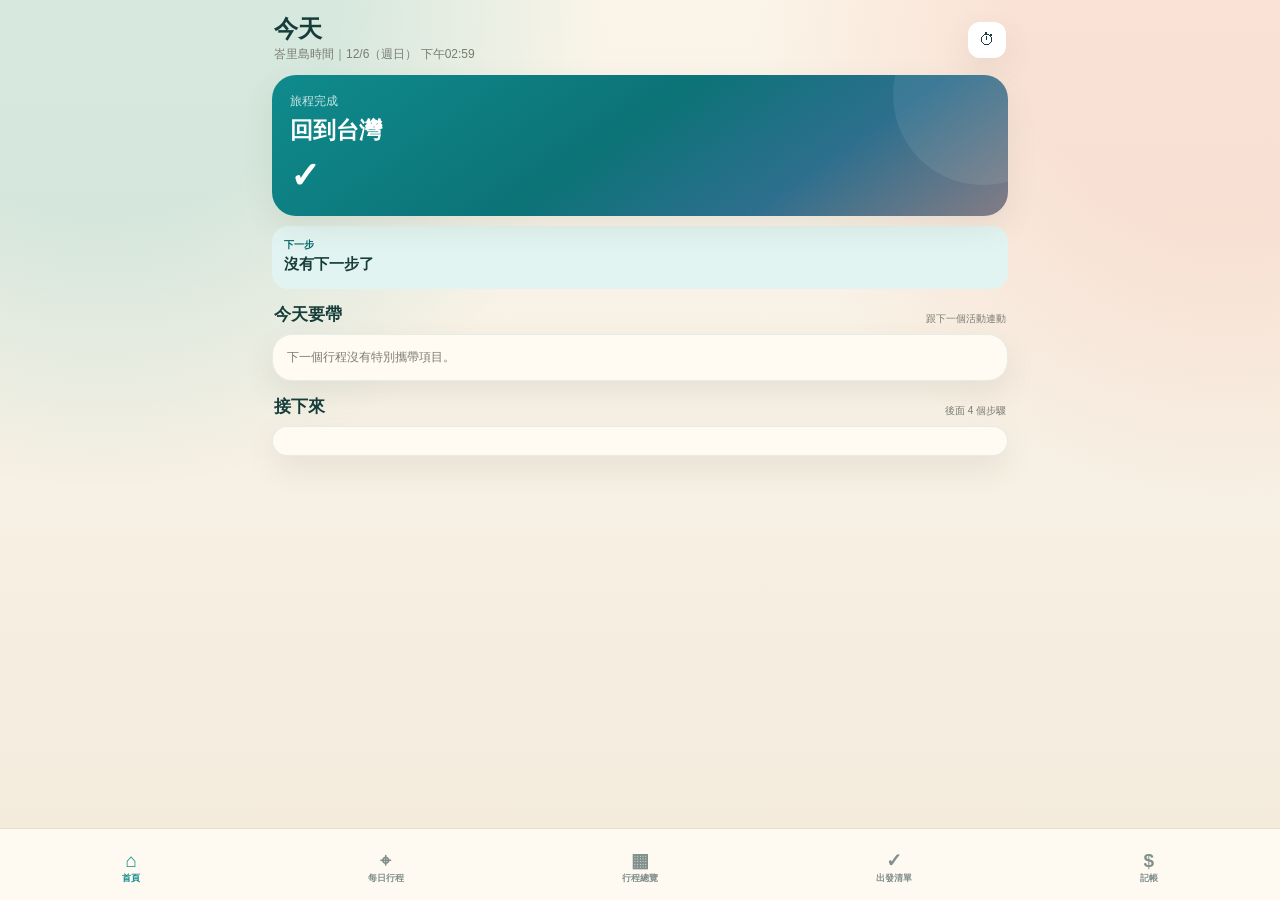
==== commit e668852b: "Treat settlement records separately from expense splits" ====
--- a/index.html
+++ b/index.html
@@ -394,12 +394,12 @@
 
 /* accounting */
 function setPayer(w){expensePayer=w;document.getElementById("payerZero").classList.toggle("active",w==="zero");document.getElementById("payerTing").classList.toggle("active",w==="ting")}
-function openExpense(id=null){expenseEditId=id;const e=id?expenses.find(x=>x.id===id):null;document.getElementById("expenseHeading").textContent=e?"編輯支出":"新增支出";document.getElementById("exName").value=e?.name||"";document.getElementById("exAmount").value=e?.amount??"";document.getElementById("exCurrency").value=e?.currency||"TWD";setPayer(e?.payer||"zero");document.getElementById("exSplit").value=e?.split||"equal";document.getElementById("exZeroShare").value=e?.zeroShare??"";document.getElementById("exTingShare").value=e?.tingShare??"";document.getElementById("deleteExpenseBtn").style.display=e?"":"none";toggleCustomSplit();openModal("expenseModal")}
+function openExpense(id=null){expenseEditId=id;const e=id?expenses.find(x=>x.id===id):null;if(e?.type==="settlement"){const from=e.from==="zero"?"逮0":"1婷",to=e.from==="zero"?"1婷":"逮0";if(confirm(`這是結清紀錄：${from} → ${to} ${fmtMoney(e.amount,e.currency)}\n\n結清款不是共同支出，不需要分帳。\n要刪除這筆結清紀錄嗎？`)){snapshot("刪除結清");expenses=expenses.filter(x=>x.id!==e.id);saveExpenses();renderMoney();showToast("已刪除結清紀錄，可復原")}expenseEditId=null;return}document.getElementById("expenseHeading").textContent=e?"編輯支出":"新增支出";document.getElementById("exName").value=e?.name||"";document.getElementById("exAmount").value=e?.amount??"";document.getElementById("exCurrency").value=e?.currency||"TWD";setPayer(e?.payer||"zero");document.getElementById("exSplit").value=e?.split||"equal";document.getElementById("exZeroShare").value=e?.zeroShare??"";document.getElementById("exTingShare").value=e?.tingShare??"";document.getElementById("deleteExpenseBtn").style.display=e?"":"none";toggleCustomSplit();openModal("expenseModal")}
 function toggleCustomSplit(){document.getElementById("customSplit").classList.toggle("show",document.getElementById("exSplit").value==="custom")}
 function saveExpense(){const name=document.getElementById("exName").value.trim(),amount=Number(document.getElementById("exAmount").value);if(!name||!(amount>0))return alert("請填項目和金額");const currency=document.getElementById("exCurrency").value,payer=expensePayer,split=document.getElementById("exSplit").value;let zs=0,ts=0;if(split==="equal"){zs=amount/2;ts=amount/2}else if(split==="zero"){zs=amount;ts=0}else if(split==="ting"){zs=0;ts=amount}else{zs=Number(document.getElementById("exZeroShare").value);ts=Number(document.getElementById("exTingShare").value);if(Math.abs((zs+ts)-amount)>.01)return alert("自訂分帳加總要等於總金額")}snapshot("記帳");if(expenseEditId){Object.assign(expenses.find(x=>x.id===expenseEditId),{name,amount,currency,payer,split,zeroShare:zs,tingShare:ts})}else expenses.unshift({id:"x"+Date.now(),name,amount,currency,payer,split,zeroShare:zs,tingShare:ts,created:Date.now(),type:"expense"});saveExpenses();closeModal("expenseModal");renderMoney();showToast("支出已更新")}
 function deleteExpense(){if(!expenseEditId||!confirm("刪除這筆支出？"))return;snapshot("刪除支出");expenses=expenses.filter(x=>x.id!==expenseEditId);saveExpenses();closeModal("expenseModal");renderMoney();showToast("已刪除，可復原")}
 function fmtMoney(n,c){return c==="IDR"?"Rp "+Math.round(n).toLocaleString("en-US"):"NT$ "+Math.round(n).toLocaleString("zh-TW")}
-function calcCurrency(c){const xs=expenses.filter(x=>x.currency===c),spent=xs.reduce((s,x)=>s+(x.type==="expense"?Number(x.amount):0),0);let z=0,t=0;xs.forEach(x=>{if(x.type==="settlement"){if(x.from==="zero"){z-=x.amount;t+=x.amount}else{t-=x.amount;z+=x.amount}}else{if(x.payer==="zero")z+=x.amount;else t+=x.amount;z-=x.zeroShare;t-=x.tingShare}});return{spent,z,t}}
+function calcCurrency(c){const xs=expenses.filter(x=>x.currency===c),spent=xs.reduce((s,x)=>s+(x.type==="expense"?Number(x.amount):0),0);let z=0,t=0;xs.forEach(x=>{if(x.type==="settlement"){const a=Number(x.amount)||0;if(x.from==="zero"){z+=a;t-=a}else{t+=a;z-=a}}else{const a=Number(x.amount)||0,zs=Number(x.zeroShare)||0,ts=Number(x.tingShare)||0;if(x.payer==="zero")z+=a;else t+=a;z-=zs;t-=ts}});return{spent,z,t}}
 function renderMoney(){const currencies=["TWD","IDR"],cards=currencies.map(c=>{const a=calcCurrency(c);let settle="已平衡";if(Math.abs(a.z)>.5)settle=a.z>0?`1婷 給逮0 ${fmtMoney(a.z,c)}`:`逮0 給 1婷 ${fmtMoney(-a.z,c)}`;return `<div class="moneybox"><small>${c} 共同支出</small><b>${fmtMoney(a.spent,c)}</b><div class="muted" style="margin-top:5px">${settle}</div>${Math.abs(a.z)>.5?`<button class="btn secondary small" style="margin-top:8px" onclick="settleCurrency('${c}')">標記結清</button>`:""}</div>`}).join("");document.getElementById("moneySummary").innerHTML=`<div class="money-summary">${cards}</div>`;document.getElementById("expenseList").innerHTML=expenses.length?expenses.map(x=>`<div class="expense" onclick="openExpense('${x.id}')"><div><b>${x.type==="settlement"?"結清款":esc(x.name)}</b><small>${x.type==="settlement"?(x.from==="zero"?"逮0 → 1婷":"1婷 → 逮0"):(x.payer==="zero"?"逮0 先付":"1婷 先付")}</small></div><div class="amt">${fmtMoney(x.amount,x.currency)}</div></div>`).join(""):`<div class="muted">還沒有支出，按右上角 ＋ 開始記帳。</div>`;renderBuys();renderOrders()}
 function settleCurrency(c){const a=calcCurrency(c);if(Math.abs(a.z)<=.5)return;const from=a.z>0?"ting":"zero",amount=Math.abs(a.z);snapshot("結清");expenses.unshift({id:"s"+Date.now(),type:"settlement",name:"結清",currency:c,amount,from,created:Date.now()});saveExpenses();renderMoney();showToast("已標記結清")}
 
